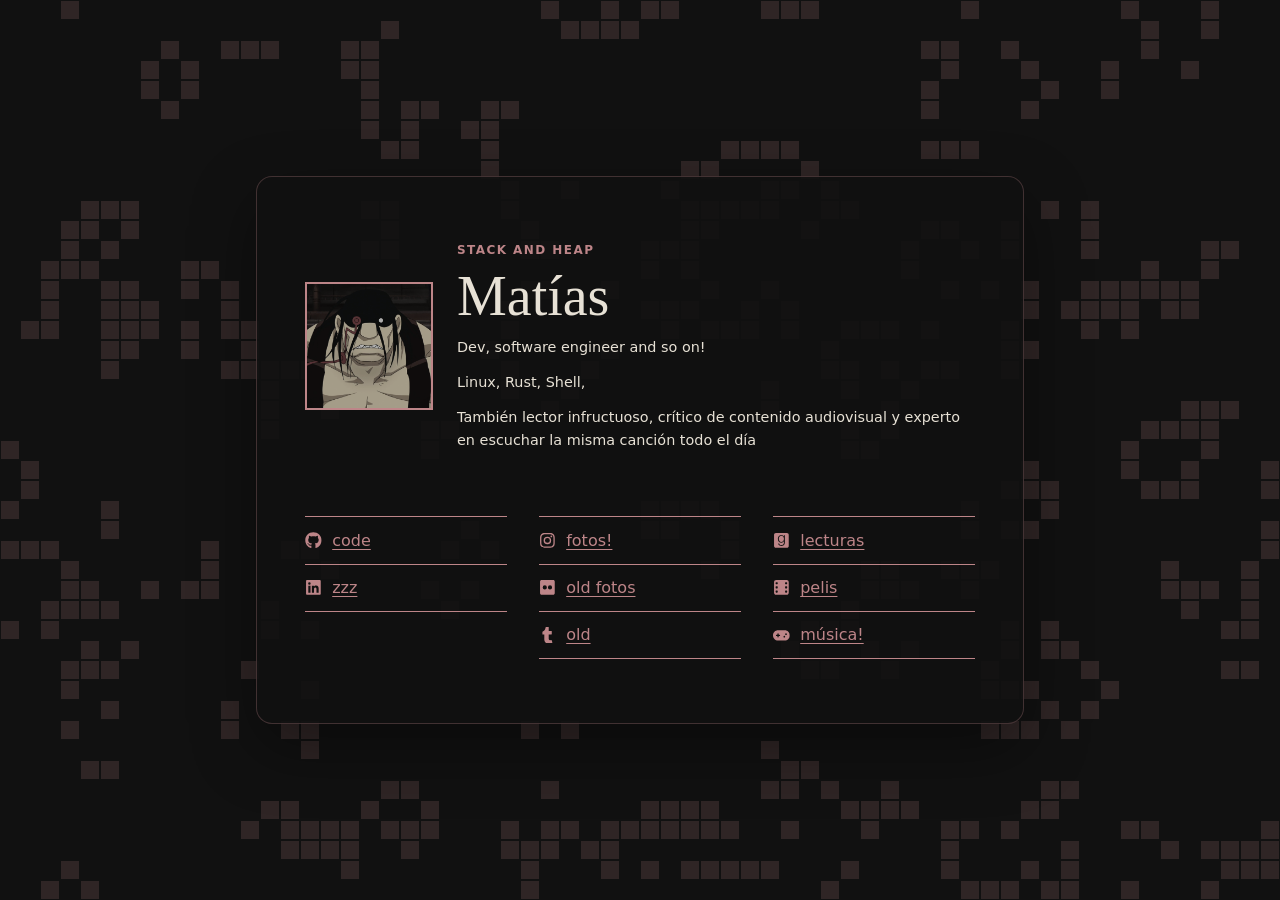
==== public/index.html @ 3e1b9c55 "feat: add game of life background" ====
<!doctype html>
<html lang="es">
  <head>
    <meta charset="utf-8">
    <meta name="viewport" content="width=device-width, initial-scale=1">
    <meta name="description" content="Página personal de Matías: código, fotografía, libros, cine y otros enlaces.">
    <title>Matías — Stack and Heap</title>
    <link rel="stylesheet" href="style.css">
    <script src="game-of-life.js" defer></script>
  </head>
  <body>
    <canvas class="life-background" aria-hidden="true"></canvas>
    <svg aria-hidden="true" focusable="false" style="display: none">
        <!--! Font Awesome Free 7.2.0 by @fontawesome - https://fontawesome.com License - https://fontawesome.com/license/free (Icons: CC BY 4.0, Fonts: SIL OFL 1.1, Code: MIT License) Copyright 2026 Fonticons, Inc. -->
        <symbol id="github" viewBox="0 0 512 512"><path fill="currentColor" d="M173.9 397.4c0 2-2.3 3.6-5.2 3.6-3.3 .3-5.6-1.3-5.6-3.6 0-2 2.3-3.6 5.2-3.6 3-.3 5.6 1.3 5.6 3.6zm-31.1-4.5c-.7 2 1.3 4.3 4.3 4.9 2.6 1 5.6 0 6.2-2s-1.3-4.3-4.3-5.2c-2.6-.7-5.5 .3-6.2 2.3zm44.2-1.7c-2.9 .7-4.9 2.6-4.6 4.9 .3 2 2.9 3.3 5.9 2.6 2.9-.7 4.9-2.6 4.6-4.6-.3-1.9-3-3.2-5.9-2.9zM252.8 8c-138.7 0-244.8 105.3-244.8 244 0 110.9 69.8 205.8 169.5 239.2 12.8 2.3 17.3-5.6 17.3-12.1 0-6.2-.3-40.4-.3-61.4 0 0-70 15-84.7-29.8 0 0-11.4-29.1-27.8-36.6 0 0-22.9-15.7 1.6-15.4 0 0 24.9 2 38.6 25.8 21.9 38.6 58.6 27.5 72.9 20.9 2.3-16 8.8-27.1 16-33.7-55.9-6.2-112.3-14.3-112.3-110.5 0-27.5 7.6-41.3 23.6-58.9-2.6-6.5-11.1-33.3 2.6-67.9 20.9-6.5 69 27 69 27 20-5.6 41.5-8.5 62.8-8.5s42.8 2.9 62.8 8.5c0 0 48.1-33.6 69-27 13.7 34.7 5.2 61.4 2.6 67.9 16 17.7 25.8 31.5 25.8 58.9 0 96.5-58.9 104.2-114.8 110.5 9.2 7.9 17 22.9 17 46.4 0 33.7-.3 75.4-.3 83.6 0 6.5 4.6 14.4 17.3 12.1 100-33.2 167.8-128.1 167.8-239 0-138.7-112.5-244-251.2-244zM105.2 352.9c-1.3 1-1 3.3 .7 5.2 1.6 1.6 3.9 2.3 5.2 1 1.3-1 1-3.3-.7-5.2-1.6-1.6-3.9-2.3-5.2-1zm-10.8-8.1c-.7 1.3 .3 2.9 2.3 3.9 1.6 1 3.6 .7 4.3-.7 .7-1.3-.3-2.9-2.3-3.9-2-.6-3.6-.3-4.3 .7zm32.4 35.6c-1.6 1.3-1 4.3 1.3 6.2 2.3 2.3 5.2 2.6 6.5 1 1.3-1.3 .7-4.3-1.3-6.2-2.2-2.3-5.2-2.6-6.5-1zm-11.4-14.7c-1.6 1-1.6 3.6 0 5.9s4.3 3.3 5.6 2.3c1.6-1.3 1.6-3.9 0-6.2-1.4-2.3-4-3.3-5.6-2z"/></symbol>
        <symbol id="linkedin" viewBox="0 0 448 512"><path fill="currentColor" d="M416 32L31.9 32C14.3 32 0 46.5 0 64.3L0 447.7C0 465.5 14.3 480 31.9 480L416 480c17.6 0 32-14.5 32-32.3l0-383.4C448 46.5 433.6 32 416 32zM135.4 416l-66.4 0 0-213.8 66.5 0 0 213.8-.1 0zM102.2 96a38.5 38.5 0 1 1 0 77 38.5 38.5 0 1 1 0-77zM384.3 416l-66.4 0 0-104c0-24.8-.5-56.7-34.5-56.7-34.6 0-39.9 27-39.9 54.9l0 105.8-66.4 0 0-213.8 63.7 0 0 29.2 .9 0c8.9-16.8 30.6-34.5 62.9-34.5 67.2 0 79.7 44.3 79.7 101.9l0 117.2z"/></symbol>
        <symbol id="flickr" viewBox="0 0 448 512"><path fill="currentColor" d="M400 32L48 32C21.5 32 0 53.5 0 80L0 432c0 26.5 21.5 48 48 48l352 0c26.5 0 48-21.5 48-48l0-352c0-26.5-21.5-48-48-48zM144.5 192a63.5 63.5 0 1 1 0 127 63.5 63.5 0 1 1 0-127zm159 0a63.5 63.5 0 1 1 0 127 63.5 63.5 0 1 1 0-127z"/></symbol>
        <symbol id="instagram" viewBox="0 0 448 512"><path fill="currentColor" d="M224.3 141a115 115 0 1 0 -.6 230 115 115 0 1 0 .6-230zm-.6 40.4a74.6 74.6 0 1 1 .6 149.2 74.6 74.6 0 1 1 -.6-149.2zm93.4-45.1a26.8 26.8 0 1 1 53.6 0 26.8 26.8 0 1 1 -53.6 0zm129.7 27.2c-1.7-35.9-9.9-67.7-36.2-93.9-26.2-26.2-58-34.4-93.9-36.2-37-2.1-147.9-2.1-184.9 0-35.8 1.7-67.6 9.9-93.9 36.1s-34.4 58-36.2 93.9c-2.1 37-2.1 147.9 0 184.9 1.7 35.9 9.9 67.7 36.2 93.9s58 34.4 93.9 36.2c37 2.1 147.9 2.1 184.9 0 35.9-1.7 67.7-9.9 93.9-36.2 26.2-26.2 34.4-58 36.2-93.9 2.1-37 2.1-147.8 0-184.8zM399 388c-7.8 19.6-22.9 34.7-42.6 42.6-29.5 11.7-99.5 9-132.1 9s-102.7 2.6-132.1-9c-19.6-7.8-34.7-22.9-42.6-42.6-11.7-29.5-9-99.5-9-132.1s-2.6-102.7 9-132.1c7.8-19.6 22.9-34.7 42.6-42.6 29.5-11.7 99.5-9 132.1-9s102.7-2.6 132.1 9c19.6 7.8 34.7 22.9 42.6 42.6 11.7 29.5 9 99.5 9 132.1s2.7 102.7-9 132.1z"/></symbol>
        <symbol id="tumblr" viewBox="0 0 320 512"><path fill="currentColor" d="M309.9 480.3c-13.6 14.5-50 31.7-97.4 31.7-120.8 0-147-88.8-147-140.6l0-144-47.5 0c-5.5 0-10-4.5-10-10l0-68c0-7.2 4.5-13.6 11.3-16 62-21.8 81.5-76 84.3-117.1 .8-11 6.5-16.3 16.1-16.3l70.9 0c5.5 0 10 4.5 10 10l0 115.2 83 0c5.5 0 10 4.4 10 9.9l0 81.7c0 5.5-4.5 10-10 10l-83.4 0 0 133.2c0 34.2 23.7 53.6 68 35.8 4.8-1.9 9-3.2 12.7-2.2 3.5 .9 5.8 3.4 7.4 7.9l22 64.3c1.8 5 3.3 10.6-.4 14.5z"/></symbol>
        <symbol id="goodreads" viewBox="0 0 448 512"><path fill="currentColor" d="M299.9 191.2c5.1 37.3-4.7 79-35.9 100.7-22.3 15.5-52.8 14.1-70.8 5.7-37.1-17.3-49.5-58.6-46.8-97.2 4.3-60.9 40.9-87.9 75.3-87.5 46.9-.2 71.8 31.8 78.2 78.3zM448 88l0 336c0 30.9-25.1 56-56 56L56 480c-30.9 0-56-25.1-56-56L0 88C0 57.1 25.1 32 56 32l336 0c30.9 0 56 25.1 56 56zM330 313.2s-.1-34-.1-217.3l-29 0 0 40.3c-.8 .3-1.2-.5-1.6-1.2-9.6-20.7-35.9-46.3-76-46-51.9 .4-87.2 31.2-100.6 77.8-4.3 14.9-5.8 30.1-5.5 45.6 1.7 77.9 45.1 117.8 112.4 115.2 28.9-1.1 54.5-17 69-45.2 .5-1 1.1-1.9 1.7-2.9 .2 .1 .4 .1 .6 .2 .3 3.8 .2 30.7 .1 34.5-.2 14.8-2 29.5-7.2 43.5-7.8 21-22.3 34.7-44.5 39.5-17.8 3.9-35.6 3.8-53.2-1.2-21.5-6.1-36.5-19-41.1-41.8-.3-1.6-1.3-1.3-2.3-1.3l-26.8 0c.8 10.6 3.2 20.3 8.5 29.2 24.2 40.5 82.7 48.5 128.2 37.4 49.9-12.3 67.3-54.9 67.4-106.3z"/></symbol>
        <symbol id="camera" viewBox="0 0 512 512"><path fill="currentColor" d="M149.1 64.8L138.7 96 64 96C28.7 96 0 124.7 0 160L0 416c0 35.3 28.7 64 64 64l384 0c35.3 0 64-28.7 64-64l0-256c0-35.3-28.7-64-64-64l-74.7 0-10.4-31.2C356.4 45.2 338.1 32 317.4 32L194.6 32c-20.7 0-39 13.2-45.5 32.8zM256 192a96 96 0 1 1 0 192 96 96 0 1 1 0-192z"/></symbol>
        <symbol id="film" viewBox="0 0 448 512"><path fill="currentColor" d="M0 96C0 60.7 28.7 32 64 32l320 0c35.3 0 64 28.7 64 64l0 320c0 35.3-28.7 64-64 64L64 480c-35.3 0-64-28.7-64-64L0 96zM48 368l0 32c0 8.8 7.2 16 16 16l32 0c8.8 0 16-7.2 16-16l0-32c0-8.8-7.2-16-16-16l-32 0c-8.8 0-16 7.2-16 16zm304-16c-8.8 0-16 7.2-16 16l0 32c0 8.8 7.2 16 16 16l32 0c8.8 0 16-7.2 16-16l0-32c0-8.8-7.2-16-16-16l-32 0zM48 240l0 32c0 8.8 7.2 16 16 16l32 0c8.8 0 16-7.2 16-16l0-32c0-8.8-7.2-16-16-16l-32 0c-8.8 0-16 7.2-16 16zm304-16c-8.8 0-16 7.2-16 16l0 32c0 8.8 7.2 16 16 16l32 0c8.8 0 16-7.2 16-16l0-32c0-8.8-7.2-16-16-16l-32 0zM48 112l0 32c0 8.8 7.2 16 16 16l32 0c8.8 0 16-7.2 16-16l0-32c0-8.8-7.2-16-16-16L64 96c-8.8 0-16 7.2-16 16zM352 96c-8.8 0-16 7.2-16 16l0 32c0 8.8 7.2 16 16 16l32 0c8.8 0 16-7.2 16-16l0-32c0-8.8-7.2-16-16-16l-32 0z"/></symbol>
        <symbol id="gamepad" viewBox="0 0 640 512"><path fill="currentColor" d="M448 64c106 0 192 86 192 192S554 448 448 448l-256 0C86 448 0 362 0 256S86 64 192 64l256 0zM192 176c-13.3 0-24 10.7-24 24l0 32-32 0c-13.3 0-24 10.7-24 24s10.7 24 24 24l32 0 0 32c0 13.3 10.7 24 24 24s24-10.7 24-24l0-32 32 0c13.3 0 24-10.7 24-24s-10.7-24-24-24l-32 0 0-32c0-13.3-10.7-24-24-24zm240 96a32 32 0 1 0 0 64 32 32 0 1 0 0-64zm64-96a32 32 0 1 0 0 64 32 32 0 1 0 0-64z"/></symbol>
    </svg>
    <main class="page">
      <header class="profile">
        <img class="profile__image" src="img/profile.png" alt="Imagen de perfil de Matías" width="112" height="112">
        <div class="profile__content">
          <p class="profile__site">Stack and Heap</p>
          <h1>Matías</h1>
          <div class="profile__bio">
            <p>Dev, software engineer and so on!</p>
            <p>Linux, Rust, Shell, </p>
            <p>También lector infructuoso, crítico de contenido audiovisual y experto en escuchar la misma canción todo el día</p>
          </div>
        </div>
      </header>
      <nav class="directory" aria-label="Enlaces personales">
        <section class="link-group" aria-labelledby="work-heading">
          <ul class="link-list">
            <li><a href="https://github.com/tridimensionaal"><svg class="link-icon" aria-hidden="true" focusable="false"><use href="#github"></use></svg><span>code</span></a></li>
            <li><a href="https://linkedin.com/in/mseda4"><svg class="link-icon" aria-hidden="true" focusable="false"><use href="#linkedin"></use></svg><span>zzz</span></a></li>
          </ul>
        </section>
        <section class="link-group" aria-labelledby="social-heading">
          <ul class="link-list">
            <li><a href="https://www.instagram.com/tri__dimensional/"><svg class="link-icon" aria-hidden="true" focusable="false"><use href="#instagram"></use></svg><span>fotos!</span></a></li>
            <li><a href="https://www.flickr.com/photos/matiasnose/"><svg class="link-icon" aria-hidden="true" focusable="false"><use href="#flickr"></use></svg><span>old fotos</span></a></li>
            <li><a href="https://matrias.tumblr.com/"><svg class="link-icon" aria-hidden="true" focusable="false"><use href="#tumblr"></use></svg><span>old</span></a></li>
          </ul>
        </section>
        <section class="link-group" aria-labelledby="culture-heading">
          <ul class="link-list">
            <li><a href="https://www.goodreads.com/user/show/38227538-mat-as"><svg class="link-icon" aria-hidden="true" focusable="false"><use href="#goodreads"></use></svg><span>lecturas</span></a></li>
            <li><a href="https://letterboxd.com/tri__di/"><svg class="link-icon" aria-hidden="true" focusable="false"><use href="#film"></use></svg><span>pelis</span></a></li>
            <li><a href="https://rateyourmusic.com/~matiasnose"><svg class="link-icon" aria-hidden="true" focusable="false"><use href="#gamepad"></use></svg><span>música!</span></a></li>
          </ul>
        </section>
      </nav>
    </main>
  </body>
</html>
---- public/style.css ----
:root {
  color-scheme: dark;
  --color-background: #111111;
  --color-text: #e7e1d5;
  --color-accent: #bd8588;
}

*,
*::before,
*::after { box-sizing: border-box; }

html { background: var(--color-background); }

body {
  margin: 0;
  display: flex;
  min-height: 100vh;
  min-height: 100svh;
  padding: clamp(1rem, 4vw, 2.5rem);
  background: var(--color-background);
  color: var(--color-text);
  font-family: system-ui, -apple-system, BlinkMacSystemFont, "Segoe UI", sans-serif;
  font-size: 1rem;
  line-height: 1.6;
}

::selection { background: var(--color-accent); color: var(--color-background); }

.life-background {
  position: fixed;
  inset: 0;
  width: 100%;
  height: 100%;
  pointer-events: none;
}

.page {
  position: relative;
  width: 100%;
  max-width: 48rem;
  margin: auto;
  padding: clamp(2rem, 7vw, 4rem) clamp(1.25rem, 5vw, 3rem);
  border: 0.0625rem solid rgba(189, 133, 136, 0.28);
  border-radius: 1rem;
  background: rgba(17, 17, 17, 0.9);
  box-shadow: 0 1.5rem 4rem rgba(0, 0, 0, 0.38);
}

.profile { display: grid; grid-template-columns: 1fr; gap: 1.5rem; align-items: center; margin-block-end: 4rem; }

.profile__image { display: block; width: 8rem; height: 8rem; border: 0.125rem solid var(--color-accent); object-fit: cover; }

.profile__site, .profile__bio, h1, h2 { margin-block-start: 0; }

.profile__site { margin-block-end: 0.5rem; color: var(--color-accent); font-size: 0.75rem; font-weight: 700; letter-spacing: 0.12em; text-transform: uppercase; }

h1, h2 { font-family: Georgia, "Times New Roman", serif; }
h1 { margin-block-end: 0.75rem; font-size: clamp(2.25rem, 7vw, 3.5rem); font-weight: 400; line-height: 1; }
.profile__bio { margin-block-end: 0; font-size: 0.9rem; }
.profile__bio > p { margin: 0; }
.profile__bio > p + p { margin-block-start: 0.75rem; }
.directory { display: grid; grid-template-columns: 1fr; gap: 3rem 2rem; }
.link-group h2 { margin-block-end: 1rem; color: var(--color-text); font-size: 1rem; font-weight: 400; line-height: 1.3; }
.link-list { margin: 0; padding: 0; list-style: none; }
.link-list li { border-block-start: 0.0625rem solid var(--color-accent); }
.link-list li:last-child { border-block-end: 0.0625rem solid var(--color-accent); }
.link-list a { display: flex; align-items: center; gap: 0.65rem; padding-block: 0.65rem; color: var(--color-accent); overflow-wrap: anywhere; text-decoration-line: underline; text-decoration-thickness: 0.08em; text-underline-offset: 0.18em; }
.link-icon { width: 1.05rem; height: 1.05rem; flex: 0 0 1.05rem; color: currentColor; }
.link-list a:hover { text-underline-offset: 0.28em; }
.link-list a:focus-visible { outline: 0.1875rem solid var(--color-accent); outline-offset: 0.25rem; text-underline-offset: 0.28em; }

@media (min-width: 36rem) {
  .profile { grid-template-columns: 8rem 1fr; }
  .directory { grid-template-columns: repeat(2, minmax(0, 1fr)); }
}

@media (min-width: 48rem) { .directory { grid-template-columns: repeat(3, minmax(0, 1fr)); } }
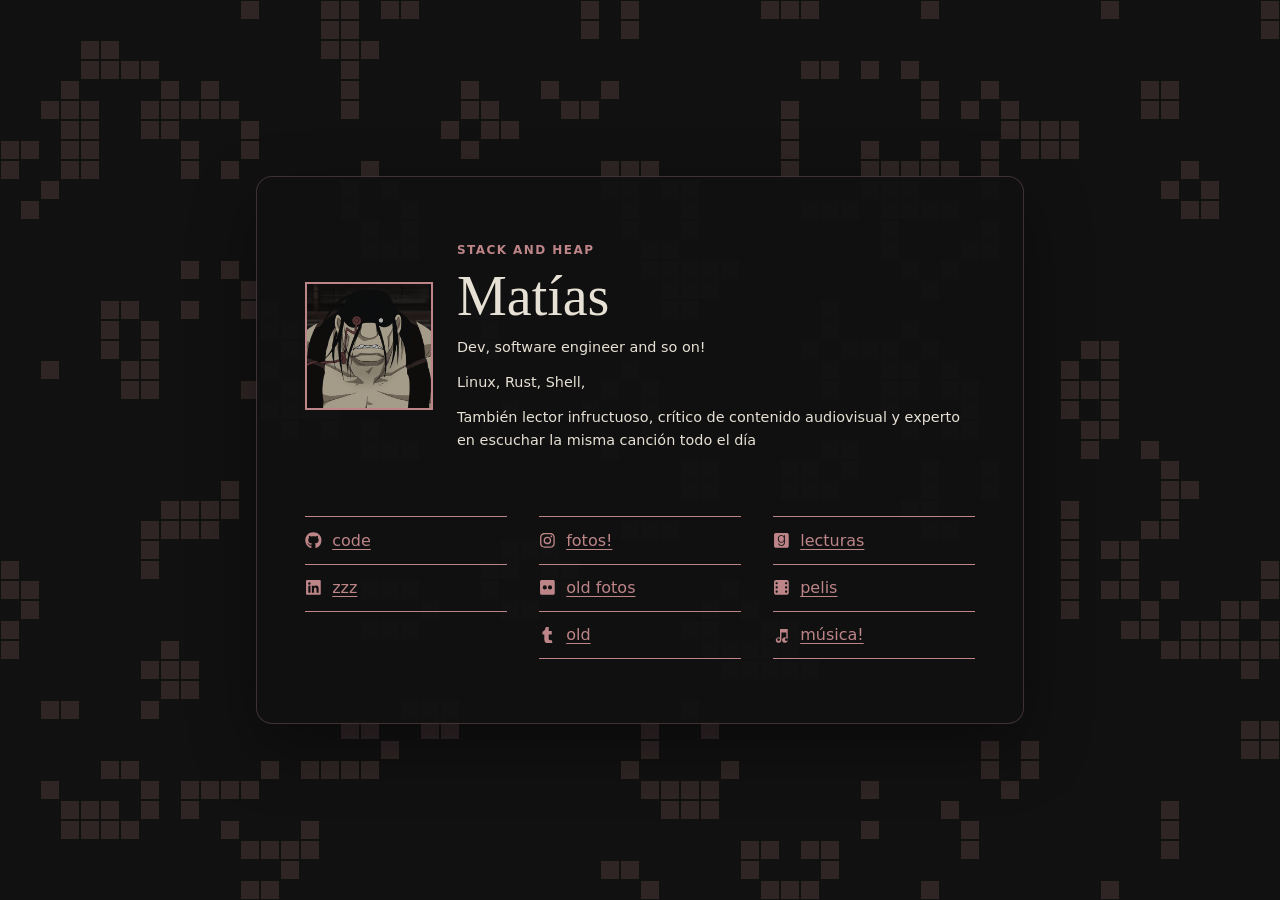
==== commit 18abe37d: "fix: compact mobile profile layout" ====
--- a/public/index.html
+++ b/public/index.html
@@ -20,7 +20,7 @@
         <symbol id="goodreads" viewBox="0 0 448 512"><path fill="currentColor" d="M299.9 191.2c5.1 37.3-4.7 79-35.9 100.7-22.3 15.5-52.8 14.1-70.8 5.7-37.1-17.3-49.5-58.6-46.8-97.2 4.3-60.9 40.9-87.9 75.3-87.5 46.9-.2 71.8 31.8 78.2 78.3zM448 88l0 336c0 30.9-25.1 56-56 56L56 480c-30.9 0-56-25.1-56-56L0 88C0 57.1 25.1 32 56 32l336 0c30.9 0 56 25.1 56 56zM330 313.2s-.1-34-.1-217.3l-29 0 0 40.3c-.8 .3-1.2-.5-1.6-1.2-9.6-20.7-35.9-46.3-76-46-51.9 .4-87.2 31.2-100.6 77.8-4.3 14.9-5.8 30.1-5.5 45.6 1.7 77.9 45.1 117.8 112.4 115.2 28.9-1.1 54.5-17 69-45.2 .5-1 1.1-1.9 1.7-2.9 .2 .1 .4 .1 .6 .2 .3 3.8 .2 30.7 .1 34.5-.2 14.8-2 29.5-7.2 43.5-7.8 21-22.3 34.7-44.5 39.5-17.8 3.9-35.6 3.8-53.2-1.2-21.5-6.1-36.5-19-41.1-41.8-.3-1.6-1.3-1.3-2.3-1.3l-26.8 0c.8 10.6 3.2 20.3 8.5 29.2 24.2 40.5 82.7 48.5 128.2 37.4 49.9-12.3 67.3-54.9 67.4-106.3z"/></symbol>
         <symbol id="camera" viewBox="0 0 512 512"><path fill="currentColor" d="M149.1 64.8L138.7 96 64 96C28.7 96 0 124.7 0 160L0 416c0 35.3 28.7 64 64 64l384 0c35.3 0 64-28.7 64-64l0-256c0-35.3-28.7-64-64-64l-74.7 0-10.4-31.2C356.4 45.2 338.1 32 317.4 32L194.6 32c-20.7 0-39 13.2-45.5 32.8zM256 192a96 96 0 1 1 0 192 96 96 0 1 1 0-192z"/></symbol>
         <symbol id="film" viewBox="0 0 448 512"><path fill="currentColor" d="M0 96C0 60.7 28.7 32 64 32l320 0c35.3 0 64 28.7 64 64l0 320c0 35.3-28.7 64-64 64L64 480c-35.3 0-64-28.7-64-64L0 96zM48 368l0 32c0 8.8 7.2 16 16 16l32 0c8.8 0 16-7.2 16-16l0-32c0-8.8-7.2-16-16-16l-32 0c-8.8 0-16 7.2-16 16zm304-16c-8.8 0-16 7.2-16 16l0 32c0 8.8 7.2 16 16 16l32 0c8.8 0 16-7.2 16-16l0-32c0-8.8-7.2-16-16-16l-32 0zM48 240l0 32c0 8.8 7.2 16 16 16l32 0c8.8 0 16-7.2 16-16l0-32c0-8.8-7.2-16-16-16l-32 0c-8.8 0-16 7.2-16 16zm304-16c-8.8 0-16 7.2-16 16l0 32c0 8.8 7.2 16 16 16l32 0c8.8 0 16-7.2 16-16l0-32c0-8.8-7.2-16-16-16l-32 0zM48 112l0 32c0 8.8 7.2 16 16 16l32 0c8.8 0 16-7.2 16-16l0-32c0-8.8-7.2-16-16-16L64 96c-8.8 0-16 7.2-16 16zM352 96c-8.8 0-16 7.2-16 16l0 32c0 8.8 7.2 16 16 16l32 0c8.8 0 16-7.2 16-16l0-32c0-8.8-7.2-16-16-16l-32 0z"/></symbol>
-        <symbol id="gamepad" viewBox="0 0 640 512"><path fill="currentColor" d="M448 64c106 0 192 86 192 192S554 448 448 448l-256 0C86 448 0 362 0 256S86 64 192 64l256 0zM192 176c-13.3 0-24 10.7-24 24l0 32-32 0c-13.3 0-24 10.7-24 24s10.7 24 24 24l32 0 0 32c0 13.3 10.7 24 24 24s24-10.7 24-24l0-32 32 0c13.3 0 24-10.7 24-24s-10.7-24-24-24l-32 0 0-32c0-13.3-10.7-24-24-24zm240 96a32 32 0 1 0 0 64 32 32 0 1 0 0-64zm64-96a32 32 0 1 0 0 64 32 32 0 1 0 0-64z"/></symbol>
+        <symbol id="music" viewBox="0 0 24 24"><path fill="currentColor" d="M10 3v12.2A4 4 0 1 0 12 18.7V8h7v7.2A4 4 0 1 0 21 18.7V3H10zM8 20a2 2 0 1 1 0-4 2 2 0 0 1 0 4zm11 0a2 2 0 1 1 0-4 2 2 0 0 1 0 4z"/></symbol>
     </svg>
     <main class="page">
       <header class="profile">
@@ -53,7 +53,7 @@
           <ul class="link-list">
             <li><a href="https://www.goodreads.com/user/show/38227538-mat-as"><svg class="link-icon" aria-hidden="true" focusable="false"><use href="#goodreads"></use></svg><span>lecturas</span></a></li>
             <li><a href="https://letterboxd.com/tri__di/"><svg class="link-icon" aria-hidden="true" focusable="false"><use href="#film"></use></svg><span>pelis</span></a></li>
-            <li><a href="https://rateyourmusic.com/~matiasnose"><svg class="link-icon" aria-hidden="true" focusable="false"><use href="#gamepad"></use></svg><span>música!</span></a></li>
+            <li><a href="https://rateyourmusic.com/~matiasnose"><svg class="link-icon" aria-hidden="true" focusable="false"><use href="#music"></use></svg><span>música!</span></a></li>
           </ul>
         </section>
       </nav>
--- a/public/style.css
+++ b/public/style.css
@@ -16,7 +16,7 @@
   display: flex;
   min-height: 100vh;
   min-height: 100svh;
-  padding: clamp(1rem, 4vw, 2.5rem);
+  padding: clamp(1.25rem, 4vw, 2.5rem);
   background: var(--color-background);
   color: var(--color-text);
   font-family: system-ui, -apple-system, BlinkMacSystemFont, "Segoe UI", sans-serif;
@@ -39,39 +39,46 @@
   width: 100%;
   max-width: 48rem;
   margin: auto;
-  padding: clamp(2rem, 7vw, 4rem) clamp(1.25rem, 5vw, 3rem);
+  padding: 1.5rem 1.25rem;
   border: 0.0625rem solid rgba(189, 133, 136, 0.28);
   border-radius: 1rem;
   background: rgba(17, 17, 17, 0.9);
   box-shadow: 0 1.5rem 4rem rgba(0, 0, 0, 0.38);
 }
 
-.profile { display: grid; grid-template-columns: 1fr; gap: 1.5rem; align-items: center; margin-block-end: 4rem; }
+.profile { display: grid; grid-template-columns: 5rem minmax(0, 1fr); gap: 1rem; align-items: start; margin-block-end: 2rem; }
 
-.profile__image { display: block; width: 8rem; height: 8rem; border: 0.125rem solid var(--color-accent); object-fit: cover; }
+.profile__image { display: block; width: 5rem; height: 5rem; border: 0.125rem solid var(--color-accent); object-fit: cover; }
 
 .profile__site, .profile__bio, h1, h2 { margin-block-start: 0; }
 
-.profile__site { margin-block-end: 0.5rem; color: var(--color-accent); font-size: 0.75rem; font-weight: 700; letter-spacing: 0.12em; text-transform: uppercase; }
+.profile__site { margin-block-end: 0.35rem; color: var(--color-accent); font-size: 0.7rem; font-weight: 700; letter-spacing: 0.12em; text-transform: uppercase; }
 
 h1, h2 { font-family: Georgia, "Times New Roman", serif; }
-h1 { margin-block-end: 0.75rem; font-size: clamp(2.25rem, 7vw, 3.5rem); font-weight: 400; line-height: 1; }
-.profile__bio { margin-block-end: 0; font-size: 0.9rem; }
+h1 { margin-block-end: 0.6rem; font-size: 2rem; font-weight: 400; line-height: 1; }
+.profile__bio { margin-block-end: 0; font-size: 0.8rem; line-height: 1.45; }
 .profile__bio > p { margin: 0; }
-.profile__bio > p + p { margin-block-start: 0.75rem; }
-.directory { display: grid; grid-template-columns: 1fr; gap: 3rem 2rem; }
+.profile__bio > p + p { margin-block-start: 0.4rem; }
+.directory { display: grid; grid-template-columns: repeat(2, minmax(0, 1fr)); gap: 1.5rem 1rem; }
 .link-group h2 { margin-block-end: 1rem; color: var(--color-text); font-size: 1rem; font-weight: 400; line-height: 1.3; }
 .link-list { margin: 0; padding: 0; list-style: none; }
 .link-list li { border-block-start: 0.0625rem solid var(--color-accent); }
 .link-list li:last-child { border-block-end: 0.0625rem solid var(--color-accent); }
-.link-list a { display: flex; align-items: center; gap: 0.65rem; padding-block: 0.65rem; color: var(--color-accent); overflow-wrap: anywhere; text-decoration-line: underline; text-decoration-thickness: 0.08em; text-underline-offset: 0.18em; }
+.link-list a { display: flex; align-items: center; gap: 0.65rem; padding-block: 0.5rem; color: var(--color-accent); font-size: 0.9rem; overflow-wrap: anywhere; text-decoration-line: underline; text-decoration-thickness: 0.08em; text-underline-offset: 0.18em; }
 .link-icon { width: 1.05rem; height: 1.05rem; flex: 0 0 1.05rem; color: currentColor; }
 .link-list a:hover { text-underline-offset: 0.28em; }
 .link-list a:focus-visible { outline: 0.1875rem solid var(--color-accent); outline-offset: 0.25rem; text-underline-offset: 0.28em; }
 
 @media (min-width: 36rem) {
-  .profile { grid-template-columns: 8rem 1fr; }
-  .directory { grid-template-columns: repeat(2, minmax(0, 1fr)); }
+  .page { padding: clamp(2rem, 7vw, 4rem) clamp(1.25rem, 5vw, 3rem); }
+  .profile { grid-template-columns: 8rem 1fr; gap: 1.5rem; align-items: center; margin-block-end: 4rem; }
+  .profile__image { width: 8rem; height: 8rem; }
+  .profile__site { margin-block-end: 0.5rem; font-size: 0.75rem; }
+  h1 { margin-block-end: 0.75rem; font-size: clamp(2.25rem, 7vw, 3.5rem); }
+  .profile__bio { font-size: 0.9rem; line-height: inherit; }
+  .profile__bio > p + p { margin-block-start: 0.75rem; }
+  .directory { grid-template-columns: repeat(2, minmax(0, 1fr)); gap: 3rem 2rem; }
+  .link-list a { padding-block: 0.65rem; font-size: 1rem; }
 }
 
 @media (min-width: 48rem) { .directory { grid-template-columns: repeat(3, minmax(0, 1fr)); } }
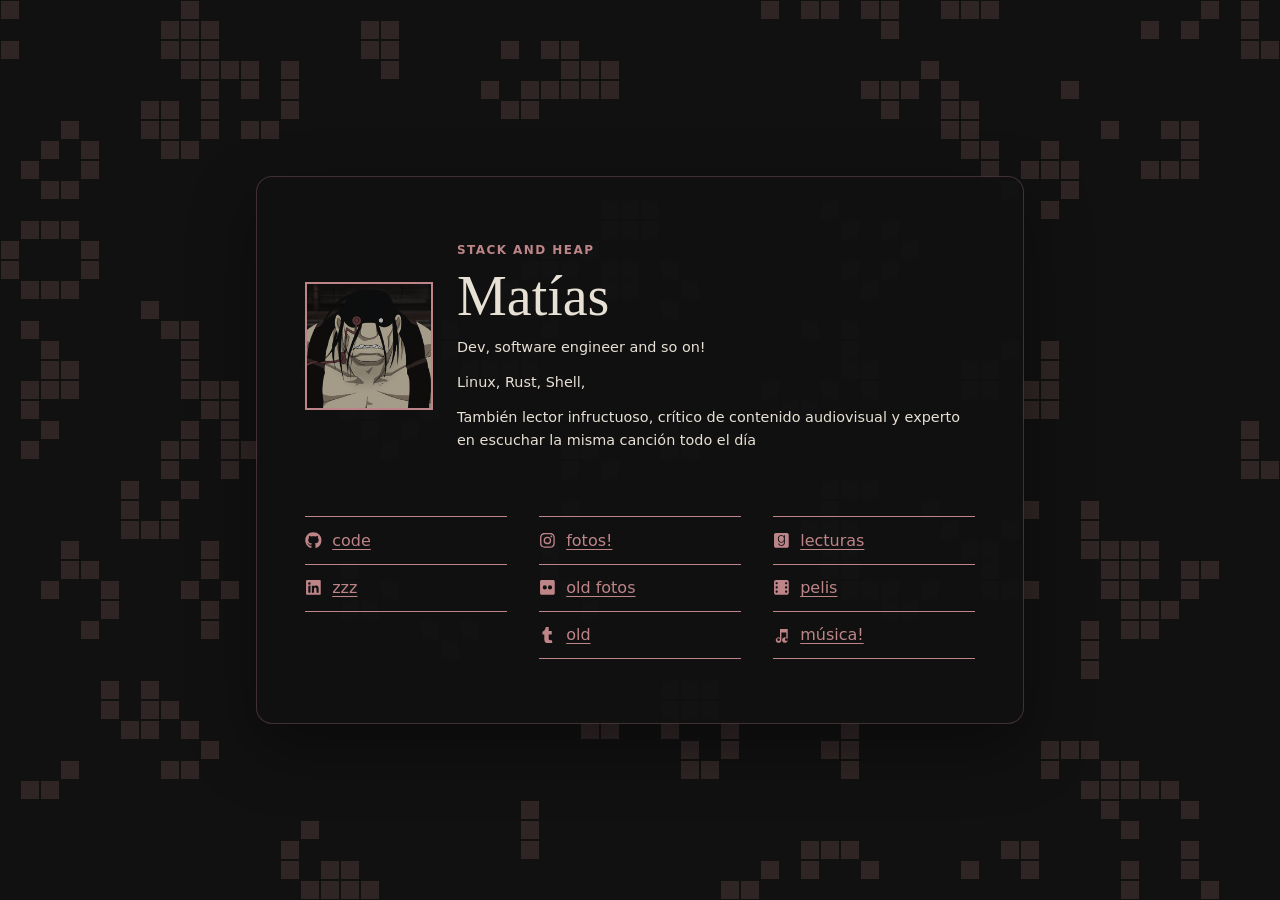
==== commit 80e50712: "fix: reorganize mobile profile card" ====
--- a/public/index.html
+++ b/public/index.html
@@ -25,14 +25,14 @@
     <main class="page">
       <header class="profile">
         <img class="profile__image" src="img/profile.png" alt="Imagen de perfil de Matías" width="112" height="112">
-        <div class="profile__content">
+        <div class="profile__identity">
           <p class="profile__site">Stack and Heap</p>
           <h1>Matías</h1>
-          <div class="profile__bio">
-            <p>Dev, software engineer and so on!</p>
-            <p>Linux, Rust, Shell, </p>
-            <p>También lector infructuoso, crítico de contenido audiovisual y experto en escuchar la misma canción todo el día</p>
-          </div>
+        </div>
+        <div class="profile__bio">
+          <p>Dev, software engineer and so on!</p>
+          <p>Linux, Rust, Shell, </p>
+          <p>También lector infructuoso, crítico de contenido audiovisual y experto en escuchar la misma canción todo el día</p>
         </div>
       </header>
       <nav class="directory" aria-label="Enlaces personales">
--- a/public/style.css
+++ b/public/style.css
@@ -16,7 +16,7 @@
   display: flex;
   min-height: 100vh;
   min-height: 100svh;
-  padding: clamp(1.25rem, 4vw, 2.5rem);
+  padding: clamp(1.75rem, 8vw, 2.5rem);
   background: var(--color-background);
   color: var(--color-text);
   font-family: system-ui, -apple-system, BlinkMacSystemFont, "Segoe UI", sans-serif;
@@ -37,48 +37,58 @@
 .page {
   position: relative;
   width: 100%;
-  max-width: 48rem;
+  max-width: 22rem;
   margin: auto;
-  padding: 1.5rem 1.25rem;
+  padding: 1.25rem 1rem;
   border: 0.0625rem solid rgba(189, 133, 136, 0.28);
   border-radius: 1rem;
   background: rgba(17, 17, 17, 0.9);
   box-shadow: 0 1.5rem 4rem rgba(0, 0, 0, 0.38);
 }
 
-.profile { display: grid; grid-template-columns: 5rem minmax(0, 1fr); gap: 1rem; align-items: start; margin-block-end: 2rem; }
+.profile { display: grid; grid-template-columns: 4.5rem minmax(0, 1fr); grid-template-areas: "image identity" "bio bio"; gap: 0.75rem 1rem; margin-block-end: 1.5rem; }
 
-.profile__image { display: block; width: 5rem; height: 5rem; border: 0.125rem solid var(--color-accent); object-fit: cover; }
+.profile__image { grid-area: image; display: block; width: 4.5rem; height: 4.5rem; border: 0.125rem solid var(--color-accent); object-fit: cover; }
+.profile__identity { grid-area: identity; align-self: center; }
 
 .profile__site, .profile__bio, h1, h2 { margin-block-start: 0; }
 
-.profile__site { margin-block-end: 0.35rem; color: var(--color-accent); font-size: 0.7rem; font-weight: 700; letter-spacing: 0.12em; text-transform: uppercase; }
+.profile__site { margin-block-end: 0.35rem; color: var(--color-accent); font-size: 0.65rem; font-weight: 700; letter-spacing: 0.12em; text-transform: uppercase; }
 
 h1, h2 { font-family: Georgia, "Times New Roman", serif; }
-h1 { margin-block-end: 0.6rem; font-size: 2rem; font-weight: 400; line-height: 1; }
-.profile__bio { margin-block-end: 0; font-size: 0.8rem; line-height: 1.45; }
+h1 { margin-block-end: 0; font-size: 1.75rem; font-weight: 400; line-height: 1; }
+.profile__bio { grid-area: bio; margin-block-end: 0; font-size: 0.78rem; line-height: 1.4; }
 .profile__bio > p { margin: 0; }
 .profile__bio > p + p { margin-block-start: 0.4rem; }
-.directory { display: grid; grid-template-columns: repeat(2, minmax(0, 1fr)); gap: 1.5rem 1rem; }
+.directory { display: grid; grid-template-columns: repeat(2, minmax(0, 1fr)); gap: 1rem 0.75rem; }
+.link-group:last-child { grid-column: 1 / -1; }
+.link-group:last-child .link-list { display: grid; grid-template-columns: repeat(2, minmax(0, 1fr)); column-gap: 0.75rem; }
 .link-group h2 { margin-block-end: 1rem; color: var(--color-text); font-size: 1rem; font-weight: 400; line-height: 1.3; }
 .link-list { margin: 0; padding: 0; list-style: none; }
 .link-list li { border-block-start: 0.0625rem solid var(--color-accent); }
 .link-list li:last-child { border-block-end: 0.0625rem solid var(--color-accent); }
-.link-list a { display: flex; align-items: center; gap: 0.65rem; padding-block: 0.5rem; color: var(--color-accent); font-size: 0.9rem; overflow-wrap: anywhere; text-decoration-line: underline; text-decoration-thickness: 0.08em; text-underline-offset: 0.18em; }
-.link-icon { width: 1.05rem; height: 1.05rem; flex: 0 0 1.05rem; color: currentColor; }
+.link-group:last-child .link-list li:nth-last-child(2) { border-block-end: 0.0625rem solid var(--color-accent); }
+.link-list a { display: flex; align-items: center; gap: 0.5rem; padding-block: 0.4rem; color: var(--color-accent); font-size: 0.8rem; overflow-wrap: anywhere; text-decoration-line: underline; text-decoration-thickness: 0.08em; text-underline-offset: 0.18em; }
+.link-icon { width: 0.95rem; height: 0.95rem; flex: 0 0 0.95rem; color: currentColor; }
 .link-list a:hover { text-underline-offset: 0.28em; }
 .link-list a:focus-visible { outline: 0.1875rem solid var(--color-accent); outline-offset: 0.25rem; text-underline-offset: 0.28em; }
 
 @media (min-width: 36rem) {
-  .page { padding: clamp(2rem, 7vw, 4rem) clamp(1.25rem, 5vw, 3rem); }
-  .profile { grid-template-columns: 8rem 1fr; gap: 1.5rem; align-items: center; margin-block-end: 4rem; }
-  .profile__image { width: 8rem; height: 8rem; }
+  body { padding: clamp(1.25rem, 4vw, 2.5rem); }
+  .page { max-width: 48rem; padding: clamp(2rem, 7vw, 4rem) clamp(1.25rem, 5vw, 3rem); }
+  .profile { grid-template-columns: 8rem 1fr; grid-template-areas: "image identity" "image bio"; gap: 0.75rem 1.5rem; margin-block-end: 4rem; }
+  .profile__image { width: 8rem; height: 8rem; align-self: center; }
+  .profile__identity { align-self: end; }
   .profile__site { margin-block-end: 0.5rem; font-size: 0.75rem; }
-  h1 { margin-block-end: 0.75rem; font-size: clamp(2.25rem, 7vw, 3.5rem); }
+  h1 { font-size: clamp(2.25rem, 7vw, 3.5rem); }
   .profile__bio { font-size: 0.9rem; line-height: inherit; }
   .profile__bio > p + p { margin-block-start: 0.75rem; }
   .directory { grid-template-columns: repeat(2, minmax(0, 1fr)); gap: 3rem 2rem; }
-  .link-list a { padding-block: 0.65rem; font-size: 1rem; }
+  .link-group:last-child { grid-column: auto; }
+  .link-group:last-child .link-list { display: block; }
+  .link-group:last-child .link-list li:nth-last-child(2) { border-block-end: 0; }
+  .link-list a { gap: 0.65rem; padding-block: 0.65rem; font-size: 1rem; }
+  .link-icon { width: 1.05rem; height: 1.05rem; flex-basis: 1.05rem; }
 }
 
 @media (min-width: 48rem) { .directory { grid-template-columns: repeat(3, minmax(0, 1fr)); } }
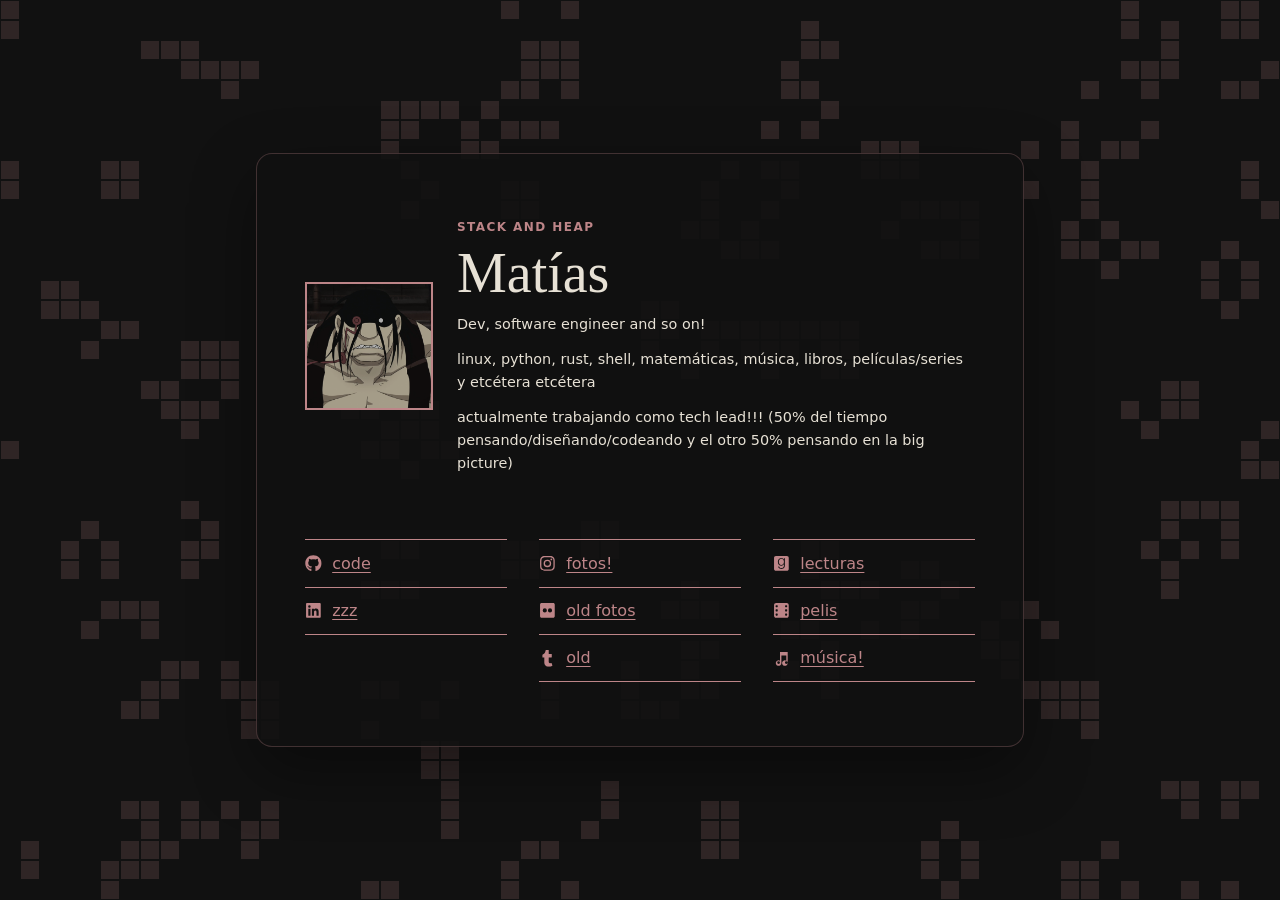
==== commit b04f885a: "feat: updated texts" ====
--- a/public/index.html
+++ b/public/index.html
@@ -31,8 +31,8 @@
         </div>
         <div class="profile__bio">
           <p>Dev, software engineer and so on!</p>
-          <p>Linux, Rust, Shell, </p>
-          <p>También lector infructuoso, crítico de contenido audiovisual y experto en escuchar la misma canción todo el día</p>
+          <p>linux, python, rust, shell, matemáticas, música, libros, películas/series y etcétera etcétera</p>
+          <p> actualmente trabajando como tech lead!!! (50% del tiempo pensando/diseñando/codeando y el otro 50% pensando en la big picture) </p>
         </div>
       </header>
       <nav class="directory" aria-label="Enlaces personales">
--- a/public/style.css
+++ b/public/style.css
@@ -60,17 +60,22 @@
 .profile__bio { grid-area: bio; margin-block-end: 0; font-size: 0.78rem; line-height: 1.4; }
 .profile__bio > p { margin: 0; }
 .profile__bio > p + p { margin-block-start: 0.4rem; }
-.directory { display: grid; grid-template-columns: repeat(2, minmax(0, 1fr)); gap: 1rem 0.75rem; }
-.link-group:last-child { grid-column: 1 / -1; }
-.link-group:last-child .link-list { display: grid; grid-template-columns: repeat(2, minmax(0, 1fr)); column-gap: 0.75rem; }
+.directory { display: grid; grid-template-columns: repeat(4, minmax(0, 1fr)); gap: 0.4rem; }
+.link-group, .link-list { display: contents; }
 .link-group h2 { margin-block-end: 1rem; color: var(--color-text); font-size: 1rem; font-weight: 400; line-height: 1.3; }
 .link-list { margin: 0; padding: 0; list-style: none; }
-.link-list li { border-block-start: 0.0625rem solid var(--color-accent); }
-.link-list li:last-child { border-block-end: 0.0625rem solid var(--color-accent); }
-.link-group:last-child .link-list li:nth-last-child(2) { border-block-end: 0.0625rem solid var(--color-accent); }
-.link-list a { display: flex; align-items: center; gap: 0.5rem; padding-block: 0.4rem; color: var(--color-accent); font-size: 0.8rem; overflow-wrap: anywhere; text-decoration-line: underline; text-decoration-thickness: 0.08em; text-underline-offset: 0.18em; }
-.link-icon { width: 0.95rem; height: 0.95rem; flex: 0 0 0.95rem; color: currentColor; }
-.link-list a:hover { text-underline-offset: 0.28em; }
+.link-list li { min-width: 0; }
+.link-group:nth-child(1) .link-list li:nth-child(1) { order: 1; }
+.link-group:nth-child(2) .link-list li:nth-child(1) { order: 2; }
+.link-group:nth-child(3) .link-list li:nth-child(1) { order: 3; }
+.link-group:nth-child(3) .link-list li:nth-child(3) { order: 4; }
+.link-group:nth-child(1) .link-list li:nth-child(2) { order: 5; }
+.link-group:nth-child(2) .link-list li:nth-child(2) { order: 6; }
+.link-group:nth-child(3) .link-list li:nth-child(2) { order: 7; }
+.link-group:nth-child(2) .link-list li:nth-child(3) { order: 8; }
+.link-list a { display: flex; min-height: 3rem; height: 100%; flex-direction: column; align-items: center; justify-content: center; gap: 0.2rem; padding: 0.25rem 0.1rem; border: 0.0625rem solid rgba(189, 133, 136, 0.2); border-radius: 0.5rem; background: rgba(189, 133, 136, 0.05); color: var(--color-accent); font-size: 0.65rem; line-height: 1.1; overflow-wrap: anywhere; text-align: center; text-decoration: none; }
+.link-icon { width: 1rem; height: 1rem; flex: 0 0 1rem; color: currentColor; }
+.link-list a:hover { border-color: rgba(189, 133, 136, 0.55); background: rgba(189, 133, 136, 0.1); }
 .link-list a:focus-visible { outline: 0.1875rem solid var(--color-accent); outline-offset: 0.25rem; text-underline-offset: 0.28em; }
 
 @media (min-width: 36rem) {
@@ -84,10 +89,11 @@
   .profile__bio { font-size: 0.9rem; line-height: inherit; }
   .profile__bio > p + p { margin-block-start: 0.75rem; }
   .directory { grid-template-columns: repeat(2, minmax(0, 1fr)); gap: 3rem 2rem; }
-  .link-group:last-child { grid-column: auto; }
-  .link-group:last-child .link-list { display: block; }
-  .link-group:last-child .link-list li:nth-last-child(2) { border-block-end: 0; }
-  .link-list a { gap: 0.65rem; padding-block: 0.65rem; font-size: 1rem; }
+  .link-group, .link-list { display: block; }
+  .link-list li { border-block-start: 0.0625rem solid var(--color-accent); }
+  .link-list li:last-child { border-block-end: 0.0625rem solid var(--color-accent); }
+  .link-list a { min-height: 0; flex-direction: row; justify-content: flex-start; gap: 0.65rem; padding: 0.65rem 0; border: 0; border-radius: 0; background: transparent; font-size: 1rem; line-height: inherit; text-align: start; text-decoration-line: underline; text-decoration-thickness: 0.08em; text-underline-offset: 0.18em; }
+  .link-list a:hover { background: transparent; text-underline-offset: 0.28em; }
   .link-icon { width: 1.05rem; height: 1.05rem; flex-basis: 1.05rem; }
 }
 
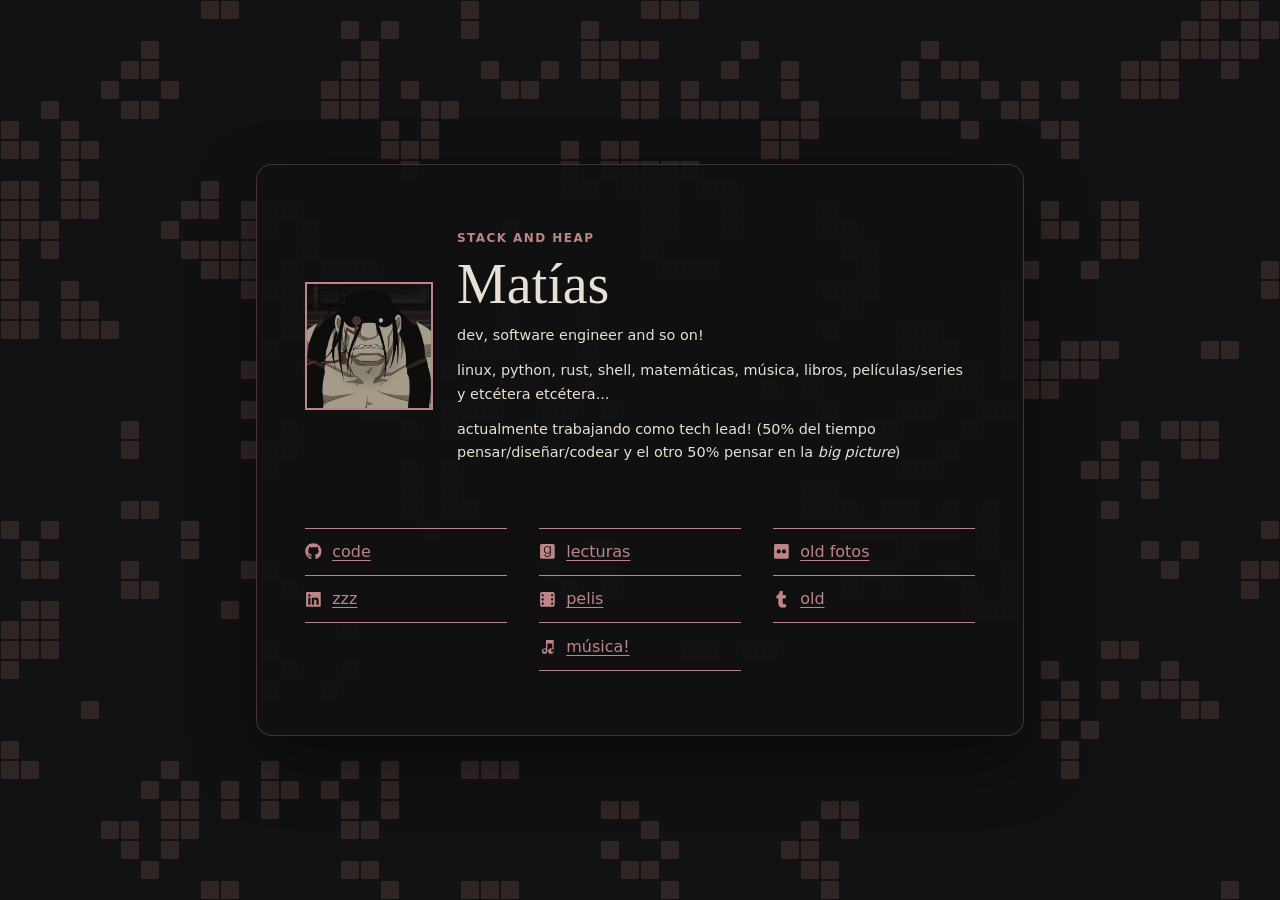
==== commit 4acc0484: "feat: changes on text and deleted one link" ====
--- a/public/index.html
+++ b/public/index.html
@@ -4,7 +4,7 @@
     <meta charset="utf-8">
     <meta name="viewport" content="width=device-width, initial-scale=1">
     <meta name="description" content="Página personal de Matías: código, fotografía, libros, cine y otros enlaces.">
-    <title>Matías — Stack and Heap</title>
+    <title>stack and heap</title>
     <link rel="stylesheet" href="style.css">
     <script src="game-of-life.js" defer></script>
   </head>
@@ -26,29 +26,23 @@
       <header class="profile">
         <img class="profile__image" src="img/profile.png" alt="Imagen de perfil de Matías" width="112" height="112">
         <div class="profile__identity">
-          <p class="profile__site">Stack and Heap</p>
+          <p class="profile__site">stack and heap</p>
           <h1>Matías</h1>
         </div>
         <div class="profile__bio">
-          <p>Dev, software engineer and so on!</p>
-          <p>linux, python, rust, shell, matemáticas, música, libros, películas/series y etcétera etcétera</p>
-          <p> actualmente trabajando como tech lead!!! (50% del tiempo pensando/diseñando/codeando y el otro 50% pensando en la big picture) </p>
+          <p>dev, software engineer and so on!</p>
+          <p>linux, python, rust, shell, matemáticas, música, libros, películas/series y etcétera etcétera...</p>
+          <p> actualmente trabajando como tech lead! (50% del tiempo pensar/diseñar/codear y el otro 50% pensar en la <i>big picture</i>) </p>
         </div>
       </header>
-      <nav class="directory" aria-label="Enlaces personales">
+      <nav class="directory" aria-label="enlaces">
         <section class="link-group" aria-labelledby="work-heading">
           <ul class="link-list">
             <li><a href="https://github.com/tridimensionaal"><svg class="link-icon" aria-hidden="true" focusable="false"><use href="#github"></use></svg><span>code</span></a></li>
             <li><a href="https://linkedin.com/in/mseda4"><svg class="link-icon" aria-hidden="true" focusable="false"><use href="#linkedin"></use></svg><span>zzz</span></a></li>
           </ul>
         </section>
-        <section class="link-group" aria-labelledby="social-heading">
-          <ul class="link-list">
-            <li><a href="https://www.instagram.com/tri__dimensional/"><svg class="link-icon" aria-hidden="true" focusable="false"><use href="#instagram"></use></svg><span>fotos!</span></a></li>
-            <li><a href="https://www.flickr.com/photos/matiasnose/"><svg class="link-icon" aria-hidden="true" focusable="false"><use href="#flickr"></use></svg><span>old fotos</span></a></li>
-            <li><a href="https://matrias.tumblr.com/"><svg class="link-icon" aria-hidden="true" focusable="false"><use href="#tumblr"></use></svg><span>old</span></a></li>
-          </ul>
-        </section>
+
         <section class="link-group" aria-labelledby="culture-heading">
           <ul class="link-list">
             <li><a href="https://www.goodreads.com/user/show/38227538-mat-as"><svg class="link-icon" aria-hidden="true" focusable="false"><use href="#goodreads"></use></svg><span>lecturas</span></a></li>
@@ -56,6 +50,13 @@
             <li><a href="https://rateyourmusic.com/~matiasnose"><svg class="link-icon" aria-hidden="true" focusable="false"><use href="#music"></use></svg><span>música!</span></a></li>
           </ul>
         </section>
+
+        <section class="link-group" aria-labelledby="social-heading">
+          <ul class="link-list">
+            <li><a href="https://www.flickr.com/photos/matiasnose/"><svg class="link-icon" aria-hidden="true" focusable="false"><use href="#flickr"></use></svg><span>old fotos</span></a></li>
+            <li><a href="https://matrias.tumblr.com/"><svg class="link-icon" aria-hidden="true" focusable="false"><use href="#tumblr"></use></svg><span>old</span></a></li>
+          </ul>
+        </section>
       </nav>
     </main>
   </body>
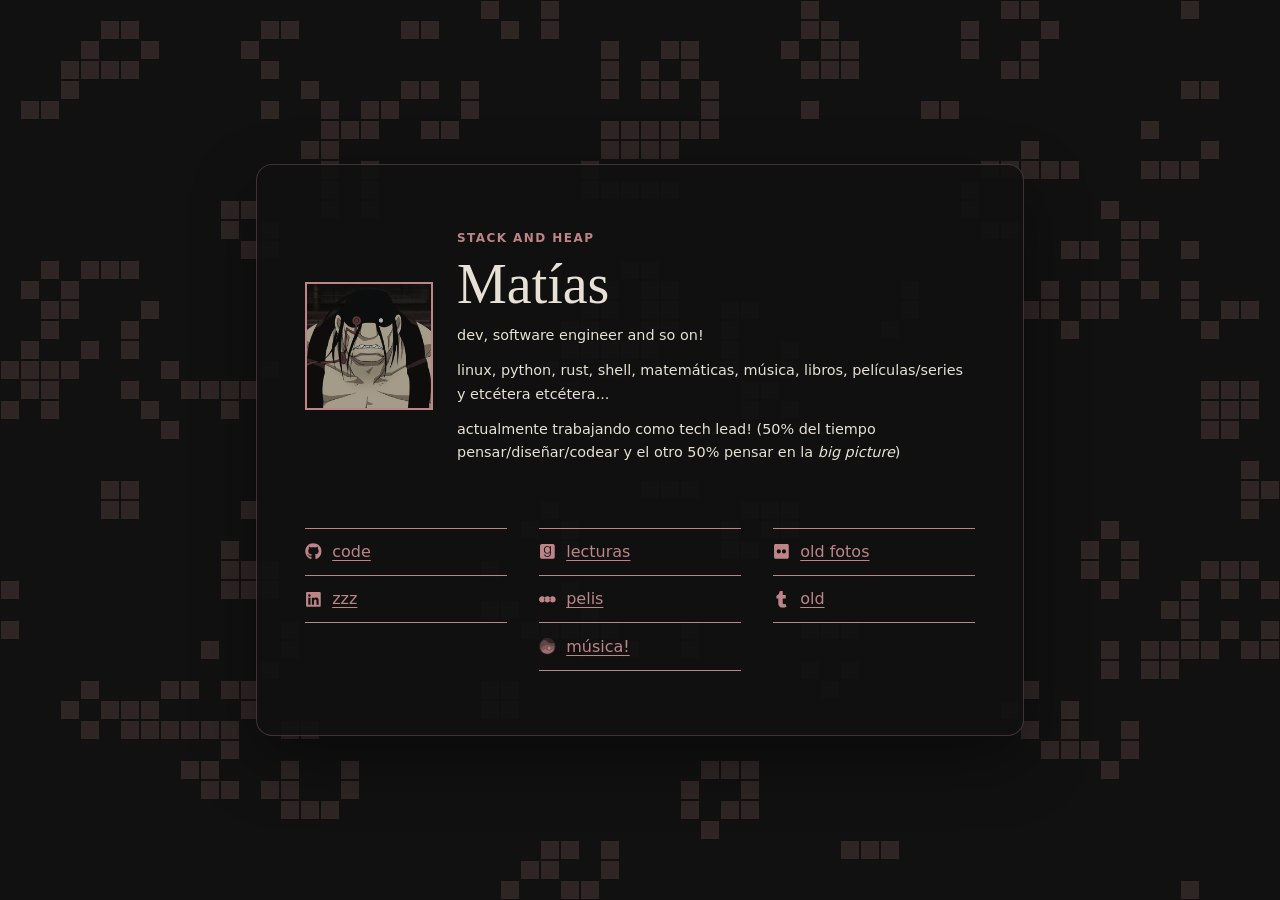
==== commit bdcb3614: "fix: update mobile links and brand icons" ====
--- a/public/index.html
+++ b/public/index.html
@@ -19,8 +19,14 @@
         <symbol id="tumblr" viewBox="0 0 320 512"><path fill="currentColor" d="M309.9 480.3c-13.6 14.5-50 31.7-97.4 31.7-120.8 0-147-88.8-147-140.6l0-144-47.5 0c-5.5 0-10-4.5-10-10l0-68c0-7.2 4.5-13.6 11.3-16 62-21.8 81.5-76 84.3-117.1 .8-11 6.5-16.3 16.1-16.3l70.9 0c5.5 0 10 4.5 10 10l0 115.2 83 0c5.5 0 10 4.4 10 9.9l0 81.7c0 5.5-4.5 10-10 10l-83.4 0 0 133.2c0 34.2 23.7 53.6 68 35.8 4.8-1.9 9-3.2 12.7-2.2 3.5 .9 5.8 3.4 7.4 7.9l22 64.3c1.8 5 3.3 10.6-.4 14.5z"/></symbol>
         <symbol id="goodreads" viewBox="0 0 448 512"><path fill="currentColor" d="M299.9 191.2c5.1 37.3-4.7 79-35.9 100.7-22.3 15.5-52.8 14.1-70.8 5.7-37.1-17.3-49.5-58.6-46.8-97.2 4.3-60.9 40.9-87.9 75.3-87.5 46.9-.2 71.8 31.8 78.2 78.3zM448 88l0 336c0 30.9-25.1 56-56 56L56 480c-30.9 0-56-25.1-56-56L0 88C0 57.1 25.1 32 56 32l336 0c30.9 0 56 25.1 56 56zM330 313.2s-.1-34-.1-217.3l-29 0 0 40.3c-.8 .3-1.2-.5-1.6-1.2-9.6-20.7-35.9-46.3-76-46-51.9 .4-87.2 31.2-100.6 77.8-4.3 14.9-5.8 30.1-5.5 45.6 1.7 77.9 45.1 117.8 112.4 115.2 28.9-1.1 54.5-17 69-45.2 .5-1 1.1-1.9 1.7-2.9 .2 .1 .4 .1 .6 .2 .3 3.8 .2 30.7 .1 34.5-.2 14.8-2 29.5-7.2 43.5-7.8 21-22.3 34.7-44.5 39.5-17.8 3.9-35.6 3.8-53.2-1.2-21.5-6.1-36.5-19-41.1-41.8-.3-1.6-1.3-1.3-2.3-1.3l-26.8 0c.8 10.6 3.2 20.3 8.5 29.2 24.2 40.5 82.7 48.5 128.2 37.4 49.9-12.3 67.3-54.9 67.4-106.3z"/></symbol>
         <symbol id="camera" viewBox="0 0 512 512"><path fill="currentColor" d="M149.1 64.8L138.7 96 64 96C28.7 96 0 124.7 0 160L0 416c0 35.3 28.7 64 64 64l384 0c35.3 0 64-28.7 64-64l0-256c0-35.3-28.7-64-64-64l-74.7 0-10.4-31.2C356.4 45.2 338.1 32 317.4 32L194.6 32c-20.7 0-39 13.2-45.5 32.8zM256 192a96 96 0 1 1 0 192 96 96 0 1 1 0-192z"/></symbol>
-        <symbol id="film" viewBox="0 0 448 512"><path fill="currentColor" d="M0 96C0 60.7 28.7 32 64 32l320 0c35.3 0 64 28.7 64 64l0 320c0 35.3-28.7 64-64 64L64 480c-35.3 0-64-28.7-64-64L0 96zM48 368l0 32c0 8.8 7.2 16 16 16l32 0c8.8 0 16-7.2 16-16l0-32c0-8.8-7.2-16-16-16l-32 0c-8.8 0-16 7.2-16 16zm304-16c-8.8 0-16 7.2-16 16l0 32c0 8.8 7.2 16 16 16l32 0c8.8 0 16-7.2 16-16l0-32c0-8.8-7.2-16-16-16l-32 0zM48 240l0 32c0 8.8 7.2 16 16 16l32 0c8.8 0 16-7.2 16-16l0-32c0-8.8-7.2-16-16-16l-32 0c-8.8 0-16 7.2-16 16zm304-16c-8.8 0-16 7.2-16 16l0 32c0 8.8 7.2 16 16 16l32 0c8.8 0 16-7.2 16-16l0-32c0-8.8-7.2-16-16-16l-32 0zM48 112l0 32c0 8.8 7.2 16 16 16l32 0c8.8 0 16-7.2 16-16l0-32c0-8.8-7.2-16-16-16L64 96c-8.8 0-16 7.2-16 16zM352 96c-8.8 0-16 7.2-16 16l0 32c0 8.8 7.2 16 16 16l32 0c8.8 0 16-7.2 16-16l0-32c0-8.8-7.2-16-16-16l-32 0z"/></symbol>
-        <symbol id="music" viewBox="0 0 24 24"><path fill="currentColor" d="M10 3v12.2A4 4 0 1 0 12 18.7V8h7v7.2A4 4 0 1 0 21 18.7V3H10zM8 20a2 2 0 1 1 0-4 2 2 0 0 1 0 4zm11 0a2 2 0 1 1 0-4 2 2 0 0 1 0 4z"/></symbol>
+        <symbol id="letterboxd" viewBox="0 0 24 24"><path fill="currentColor" d="M8.224 14.352a4.447 4.447 0 0 1-3.775 2.092C1.992 16.444 0 14.454 0 12s1.992-4.444 4.45-4.444c1.592 0 2.988.836 3.774 2.092-.427.682-.673 1.488-.673 2.352s.246 1.67.673 2.352zM15.101 12c0-.864.247-1.67.674-2.352-.786-1.256-2.183-2.092-3.775-2.092s-2.989.836-3.775 2.092c.427.682.674 1.488.674 2.352s-.247 1.67-.674 2.352c.786 1.256 2.183 2.092 3.775 2.092s2.989-.836 3.775-2.092A4.42 4.42 0 0 1 15.1 12zm4.45-4.444a4.447 4.447 0 0 0-3.775 2.092c.427.682.673 1.488.673 2.352s-.246 1.67-.673 2.352a4.447 4.447 0 0 0 3.775 2.092C22.008 16.444 24 14.454 24 12s-1.992-4.444-4.45-4.444z"/></symbol>
+        <symbol id="rateyourmusic" viewBox="0 0 143 143">
+          <circle cx="71.174" cy="71.411" r="71" fill="currentColor" opacity="0.18"/>
+          <path fill="currentColor" opacity="0.35" d="M132.776 63.058c-.836-6.265-2.506-12.112-5.012-17.541-11.903 1.044-31.115 1.67-41.974-2.715-16.497-6.891-27.356-34.664-47.403-24.432C20.638 29.438 8.943 48.858 8.943 71.411c0 5.847.836 11.485 2.297 16.706 9.815-8.771 30.489-25.268 49.074-30.28 25.059-6.682 26.729 8.771 47.403 10.024 9.606.626 18.376-1.88 25.059-4.803Z"/>
+          <path fill="currentColor" opacity="0.55" d="M132.777 63.267c-6.682 2.923-15.453 5.22-25.059 4.803-20.673-1.253-22.344-16.915-47.611-10.024-18.377 5.012-39.05 21.718-49.074 30.28 2.088 7.1 5.221 13.782 9.606 19.838 6.682-5.639 14.826-10.859 23.806-12.739 25.685-5.429 25.685 12.947 47.403 10.442 11.903-1.462 28.191-12.947 40.511-22.971.627-3.55 1.045-7.309 1.045-11.068 0-3.132-.209-5.847-.627-8.561Z"/>
+          <path fill="currentColor" opacity="0.78" d="M44.444 95.216c-8.979 1.88-17.123 7.1-23.806 12.739 11.277 15.661 29.653 25.894 50.536 25.894 30.697 0 55.964-22.136 61.185-51.162-12.321 10.024-28.609 21.509-40.512 22.971-21.717 2.505-21.717-16.08-47.403-10.442Z"/>
+          <path fill="currentColor" d="M97.277 83.105c2.506 6.264.209 13.156-5.638 15.662-5.638 2.297-12.321-.836-15.035-6.892-2.506-6.264-.209-13.156 5.638-15.662 5.847-2.505 12.529.627 15.035 6.892Z"/>
+        </symbol>
     </svg>
     <main class="page">
       <header class="profile">
@@ -46,8 +52,8 @@
         <section class="link-group" aria-labelledby="culture-heading">
           <ul class="link-list">
             <li><a href="https://www.goodreads.com/user/show/38227538-mat-as"><svg class="link-icon" aria-hidden="true" focusable="false"><use href="#goodreads"></use></svg><span>lecturas</span></a></li>
-            <li><a href="https://letterboxd.com/tri__di/"><svg class="link-icon" aria-hidden="true" focusable="false"><use href="#film"></use></svg><span>pelis</span></a></li>
-            <li><a href="https://rateyourmusic.com/~matiasnose"><svg class="link-icon" aria-hidden="true" focusable="false"><use href="#music"></use></svg><span>música!</span></a></li>
+            <li><a href="https://letterboxd.com/tri__di/"><svg class="link-icon" aria-hidden="true" focusable="false"><use href="#letterboxd"></use></svg><span>pelis</span></a></li>
+            <li><a href="https://rateyourmusic.com/~matiasnose"><svg class="link-icon" aria-hidden="true" focusable="false"><use href="#rateyourmusic"></use></svg><span>música!</span></a></li>
           </ul>
         </section>
 
--- a/public/style.css
+++ b/public/style.css
@@ -60,7 +60,7 @@
 .profile__bio { grid-area: bio; margin-block-end: 0; font-size: 0.78rem; line-height: 1.4; }
 .profile__bio > p { margin: 0; }
 .profile__bio > p + p { margin-block-start: 0.4rem; }
-.directory { display: grid; grid-template-columns: repeat(4, minmax(0, 1fr)); gap: 0.4rem; }
+.directory { display: grid; grid-template-columns: repeat(3, minmax(0, 1fr)); gap: 0.4rem; }
 .link-group, .link-list { display: contents; }
 .link-group h2 { margin-block-end: 1rem; color: var(--color-text); font-size: 1rem; font-weight: 400; line-height: 1.3; }
 .link-list { margin: 0; padding: 0; list-style: none; }
@@ -68,11 +68,10 @@
 .link-group:nth-child(1) .link-list li:nth-child(1) { order: 1; }
 .link-group:nth-child(2) .link-list li:nth-child(1) { order: 2; }
 .link-group:nth-child(3) .link-list li:nth-child(1) { order: 3; }
-.link-group:nth-child(3) .link-list li:nth-child(3) { order: 4; }
-.link-group:nth-child(1) .link-list li:nth-child(2) { order: 5; }
-.link-group:nth-child(2) .link-list li:nth-child(2) { order: 6; }
-.link-group:nth-child(3) .link-list li:nth-child(2) { order: 7; }
-.link-group:nth-child(2) .link-list li:nth-child(3) { order: 8; }
+.link-group:nth-child(1) .link-list li:nth-child(2) { order: 4; }
+.link-group:nth-child(2) .link-list li:nth-child(2) { order: 5; }
+.link-group:nth-child(3) .link-list li:nth-child(2) { order: 6; }
+.link-group:nth-child(2) .link-list li:nth-child(3) { grid-column: 2; order: 7; }
 .link-list a { display: flex; min-height: 3rem; height: 100%; flex-direction: column; align-items: center; justify-content: center; gap: 0.2rem; padding: 0.25rem 0.1rem; border: 0.0625rem solid rgba(189, 133, 136, 0.2); border-radius: 0.5rem; background: rgba(189, 133, 136, 0.05); color: var(--color-accent); font-size: 0.65rem; line-height: 1.1; overflow-wrap: anywhere; text-align: center; text-decoration: none; }
 .link-icon { width: 1rem; height: 1rem; flex: 0 0 1rem; color: currentColor; }
 .link-list a:hover { border-color: rgba(189, 133, 136, 0.55); background: rgba(189, 133, 136, 0.1); }
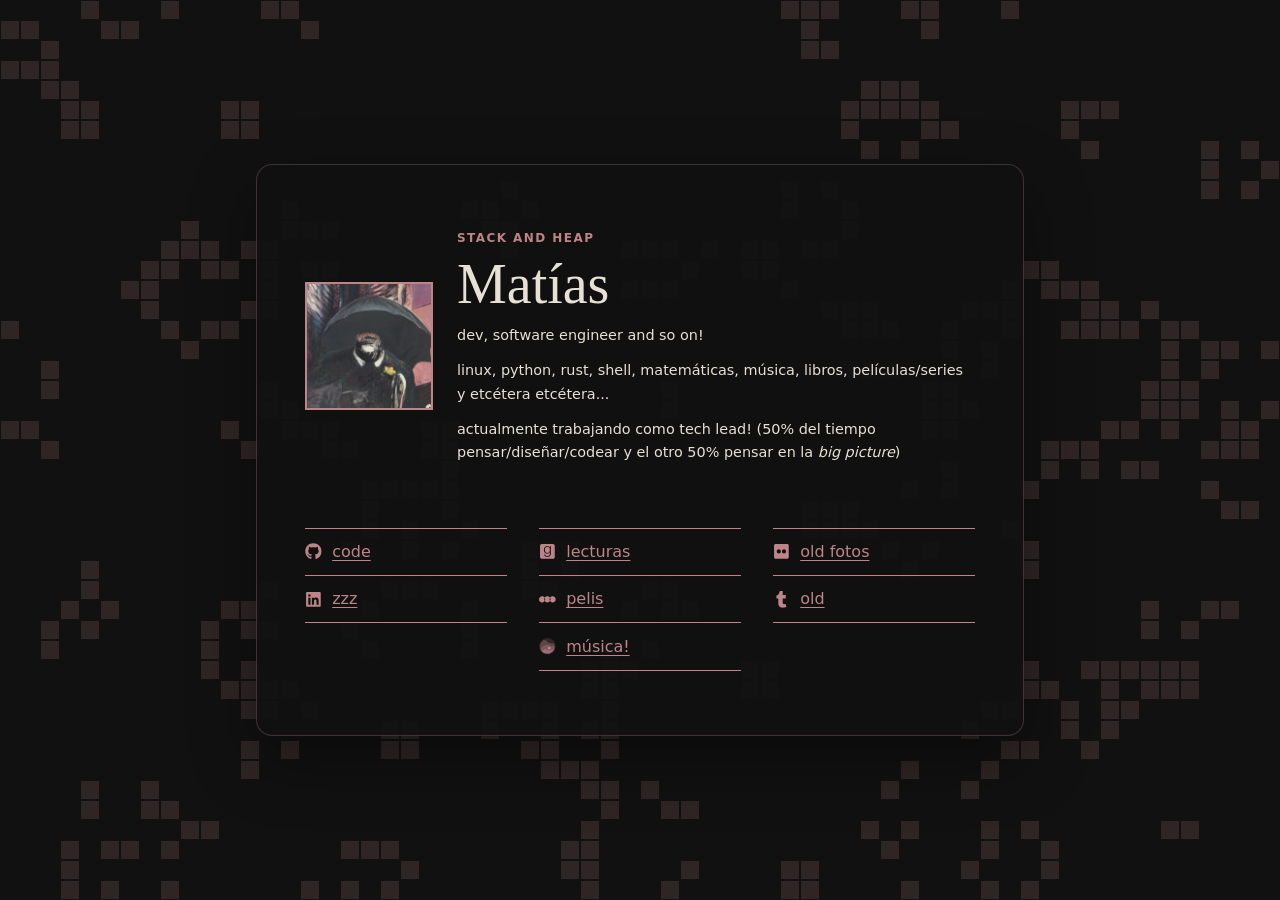
==== commit e84266c7: "feat: replace profile image with Francis Bacon crop" ====
--- a/public/index.html
+++ b/public/index.html
@@ -30,7 +30,7 @@
     </svg>
     <main class="page">
       <header class="profile">
-        <img class="profile__image" src="img/profile.png" alt="Imagen de perfil de Matías" width="112" height="112">
+        <img class="profile__image" src="img/profile-bacon.png" alt="Imagen de perfil de Matías" width="112" height="112">
         <div class="profile__identity">
           <p class="profile__site">stack and heap</p>
           <h1>Matías</h1>
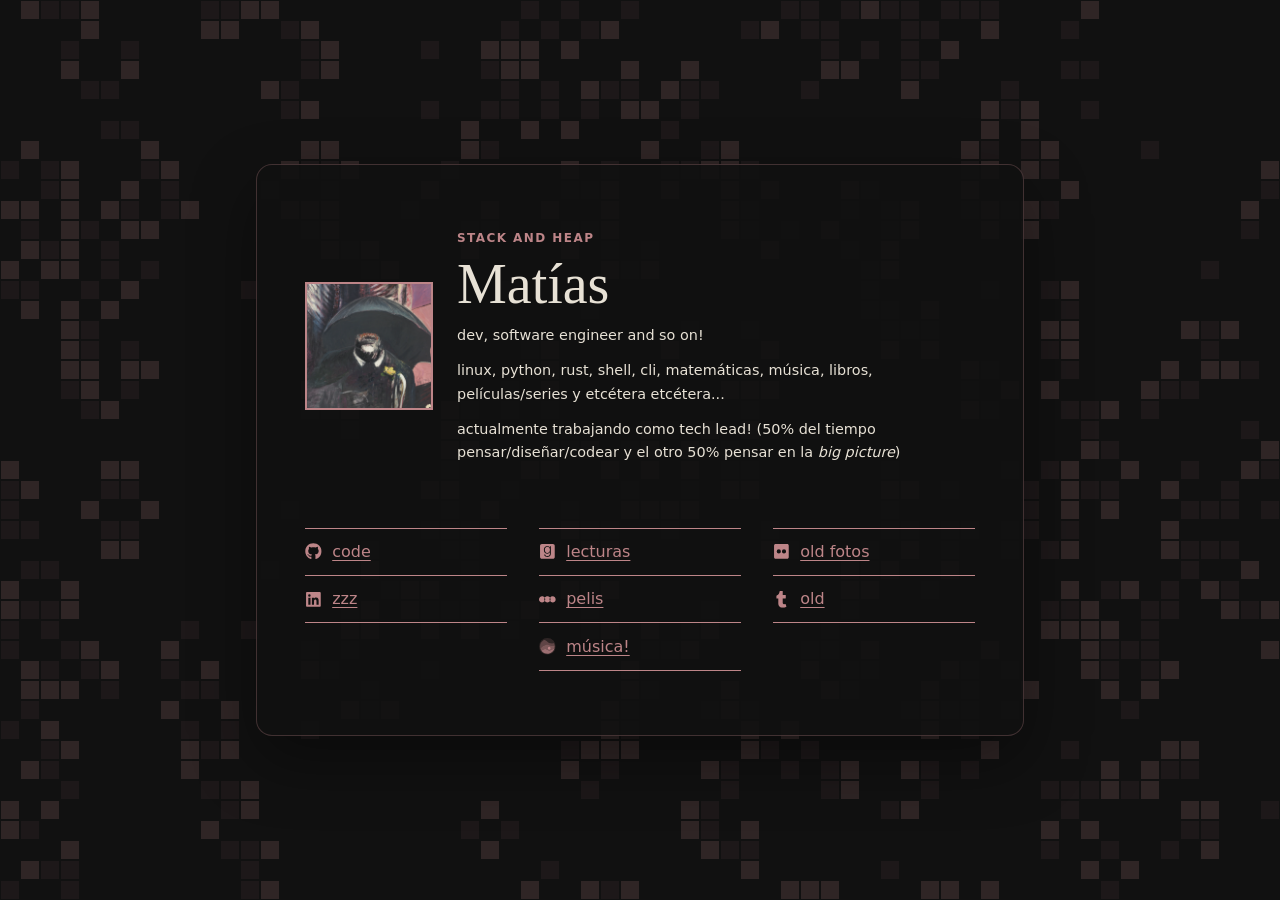
==== commit 43a7b974: "feat: added cli text" ====
--- a/public/index.html
+++ b/public/index.html
@@ -37,7 +37,7 @@
         </div>
         <div class="profile__bio">
           <p>dev, software engineer and so on!</p>
-          <p>linux, python, rust, shell, matemáticas, música, libros, películas/series y etcétera etcétera...</p>
+          <p>linux, python, rust, shell, cli, matemáticas, música, libros, películas/series y etcétera etcétera...</p>
           <p> actualmente trabajando como tech lead! (50% del tiempo pensar/diseñar/codear y el otro 50% pensar en la <i>big picture</i>) </p>
         </div>
       </header>
